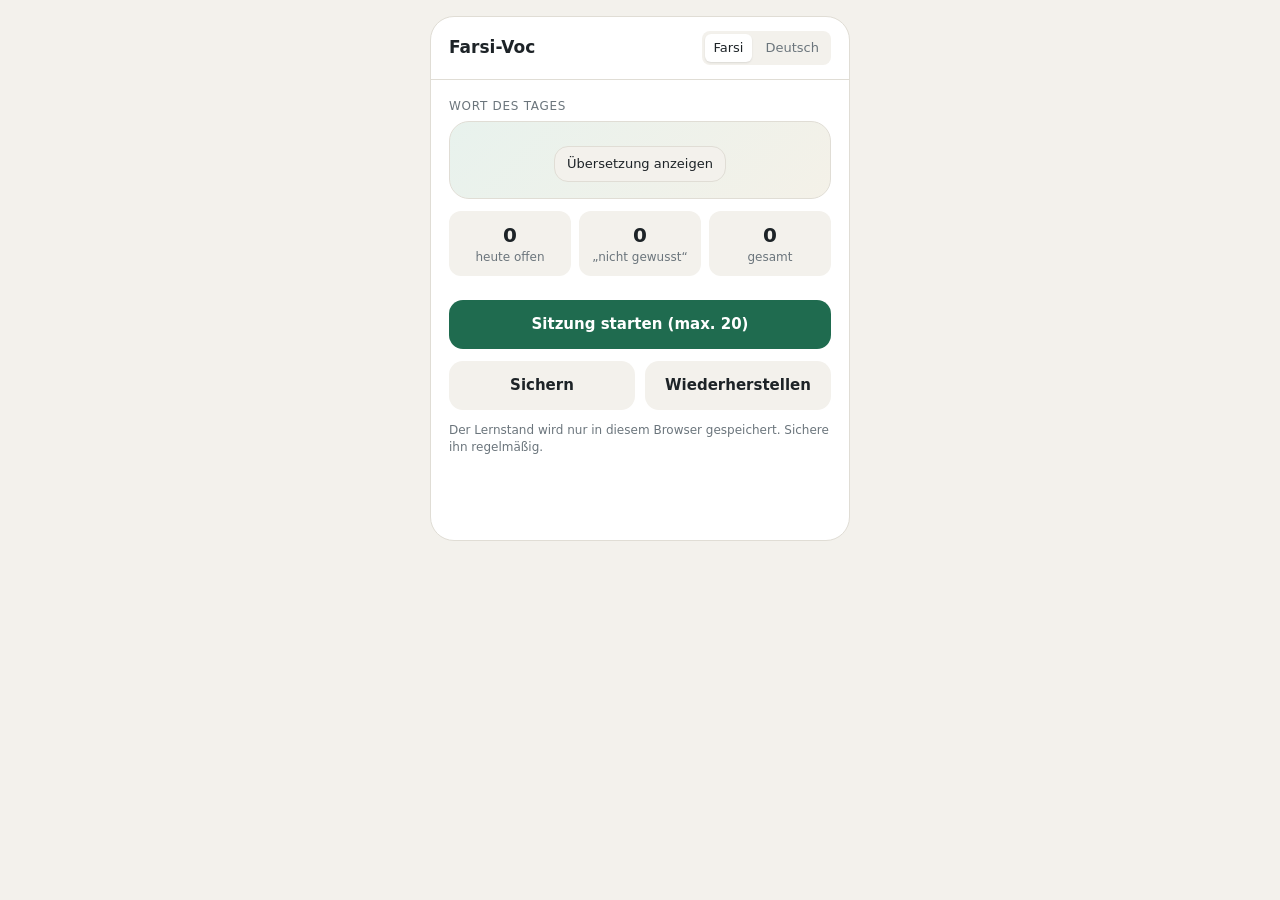
==== index.html @ d071bbbb "Add files via upload Version 1" ====
<!DOCTYPE html>
<html lang="de">
<head>
<meta charset="utf-8">
<meta name="viewport" content="width=device-width,initial-scale=1,viewport-fit=cover">
<meta name="apple-mobile-web-app-capable" content="yes">
<meta name="apple-mobile-web-app-title" content="Farsi-Voc">
<meta name="theme-color" content="#1f6b4f">
<link rel="manifest" href="manifest.json">
<link rel="stylesheet" href="style.css">
<link rel="stylesheet" href="https://fonts.googleapis.com/css2?family=Vazirmatn:wght@400;600&display=swap">
<title>Farsi-Voc</title>
</head>
<body>
<div class="phone" id="app">

  <header class="top">
    <h1>Farsi-Voc</h1>
    <div class="seg" id="lang">
      <button data-l="fa" class="on">Farsi</button>
      <button data-l="de">Deutsch</button>
    </div>
  </header>

  <!-- Start -->
  <section class="screen on" id="s-home">
    <div class="label">Wort des Tages</div>
    <div class="widget">
      <div class="fa" id="wod-fa" lang="fa"></div>
      <div id="wod-reveal" class="hidden">
        <div class="fin" id="wod-fin"></div>
        <div class="de" id="wod-de"></div>
      </div>
      <button class="btn small" id="wod-btn">Übersetzung anzeigen</button>
    </div>

    <div class="stat">
      <div><b id="cnt-due">0</b>heute offen</div>
      <div><b id="cnt-pile">0</b>„nicht gewusst“</div>
      <div><b id="cnt-total">0</b>gesamt</div>
    </div>

    <button class="btn main" id="start">Sitzung starten (max. 20)</button>

    <div class="row2 small-gap">
      <button class="btn ghost" id="export">Sichern</button>
      <button class="btn ghost" id="import">Wiederherstellen</button>
    </div>
    <input type="file" id="import-file" accept="application/json" class="hidden">
    <p class="note">Der Lernstand wird nur in diesem Browser gespeichert. Sichere ihn regelmäßig.</p>
  </section>

  <!-- Karte -->
  <section class="screen" id="s-card">
    <div class="prog"><div id="bar"></div></div>
    <div class="label" id="pos"></div>
    <div class="big" id="card">
      <div id="front" class="front"></div>
      <button class="btn small hidden" id="fin-btn">Umschrift anzeigen</button>
      <div id="fin" class="fin hidden"></div>
      <div id="back" class="back hidden"></div>
      <div id="back-fin" class="fin hidden"></div>
      <div id="hint" class="hint">Antippen für die Lösung</div>
    </div>
    <div id="actions" class="row2 hidden">
      <button class="btn no" id="no">✗ Nicht gewusst</button>
      <button class="btn ok" id="yes">✓ Gewusst</button>
    </div>
  </section>

  <!-- Ende -->
  <section class="screen" id="s-end">
    <div class="label">Sitzung beendet</div>
    <div class="stat">
      <div><b id="res-ok">0</b>gewusst</div>
      <div><b id="res-no">0</b>nicht gewusst</div>
    </div>
    <p class="note">„Gewusst“-Wörter kommen erst nach einigen Sitzungen wieder. „Nicht gewusst“-Wörter bleiben im Haufen, bis du sie weißt.</p>
    <button class="btn main" id="done">Fertig</button>
    <button class="btn ghost hidden" id="retry">Nicht gewussten Haufen üben</button>
  </section>

</div>
<script src="app.js"></script>
</body>
</html>
---- style.css ----
:root{--bg:#f3f1ec;--card:#fff;--fg:#1d2327;--mut:#6b757c;--line:#e0ddd5;--ok:#2e7d5b;--no:#b3541e;--acc:#1f6b4f}
*{box-sizing:border-box}
html,body{margin:0;background:var(--bg);color:var(--fg);font:15px/1.4 system-ui,-apple-system,sans-serif}
body{padding:env(safe-area-inset-top,0) 12px env(safe-area-inset-bottom,0)}
.phone{max-width:420px;margin:16px auto;background:var(--card);border:1px solid var(--line);border-radius:24px;overflow:hidden}
.hidden{display:none!important}
.top{padding:14px 18px;border-bottom:1px solid var(--line);display:flex;justify-content:space-between;align-items:center}
.top h1{font-size:17px;margin:0}
.seg{display:flex;gap:4px;background:var(--bg);padding:3px;border-radius:8px}
.seg button{border:0;background:transparent;padding:5px 9px;border-radius:6px;font:inherit;font-size:13px;color:var(--mut);cursor:pointer}
.seg button.on{background:var(--card);color:var(--fg);box-shadow:0 1px 2px rgba(0,0,0,.1)}
.screen{display:none;padding:18px;min-height:460px;flex-direction:column}
.screen.on{display:flex}
.label{font-size:12px;color:var(--mut);text-transform:uppercase;letter-spacing:.06em;margin-bottom:6px}
.big{flex:1;display:flex;flex-direction:column;align-items:center;justify-content:center;text-align:center;border:1px dashed var(--line);border-radius:18px;margin:12px 0;padding:20px;min-height:260px;gap:10px;cursor:pointer}
.fa,.front{font-family:Vazirmatn,sans-serif;font-size:42px;direction:rtl;line-height:1.5}
.de,.back{font-size:24px;font-weight:600}
.fin{font-style:italic;color:var(--mut);font-size:15px}
.hint{color:var(--mut);font-size:13px}
.widget{background:linear-gradient(135deg,#e8f2ed,#f4f1e8);border-radius:20px;padding:16px;border:1px solid var(--line);display:flex;flex-direction:column;gap:8px}
.widget .fa{font-size:32px;text-align:right}
.btn{border:0;border-radius:14px;padding:14px;font:inherit;font-weight:600;cursor:pointer;color:#fff;width:100%}
.btn.no{background:var(--no)}
.btn.ok{background:var(--ok)}
.btn.main{background:var(--acc);margin-top:12px}
.btn.ghost{background:var(--bg);color:var(--fg);margin-top:8px}
.btn.small{background:var(--bg);color:var(--fg);padding:8px 12px;font-size:13px;width:auto;font-weight:400;border:1px solid var(--line);align-self:center}
.row2{display:grid;grid-template-columns:1fr 1fr;gap:10px}
.small-gap{margin-top:4px}
.prog{height:6px;background:var(--bg);border-radius:4px;overflow:hidden}
.prog div{height:100%;background:var(--acc);width:0;transition:width .2s}
.stat{display:grid;grid-template-columns:repeat(3,1fr);gap:8px;margin:12px 0}
.stat div{background:var(--bg);border-radius:12px;padding:10px;text-align:center;font-size:12px;color:var(--mut)}
.stat b{display:block;font-size:20px;color:var(--fg)}
.note{font-size:12px;color:var(--mut);margin-top:12px}
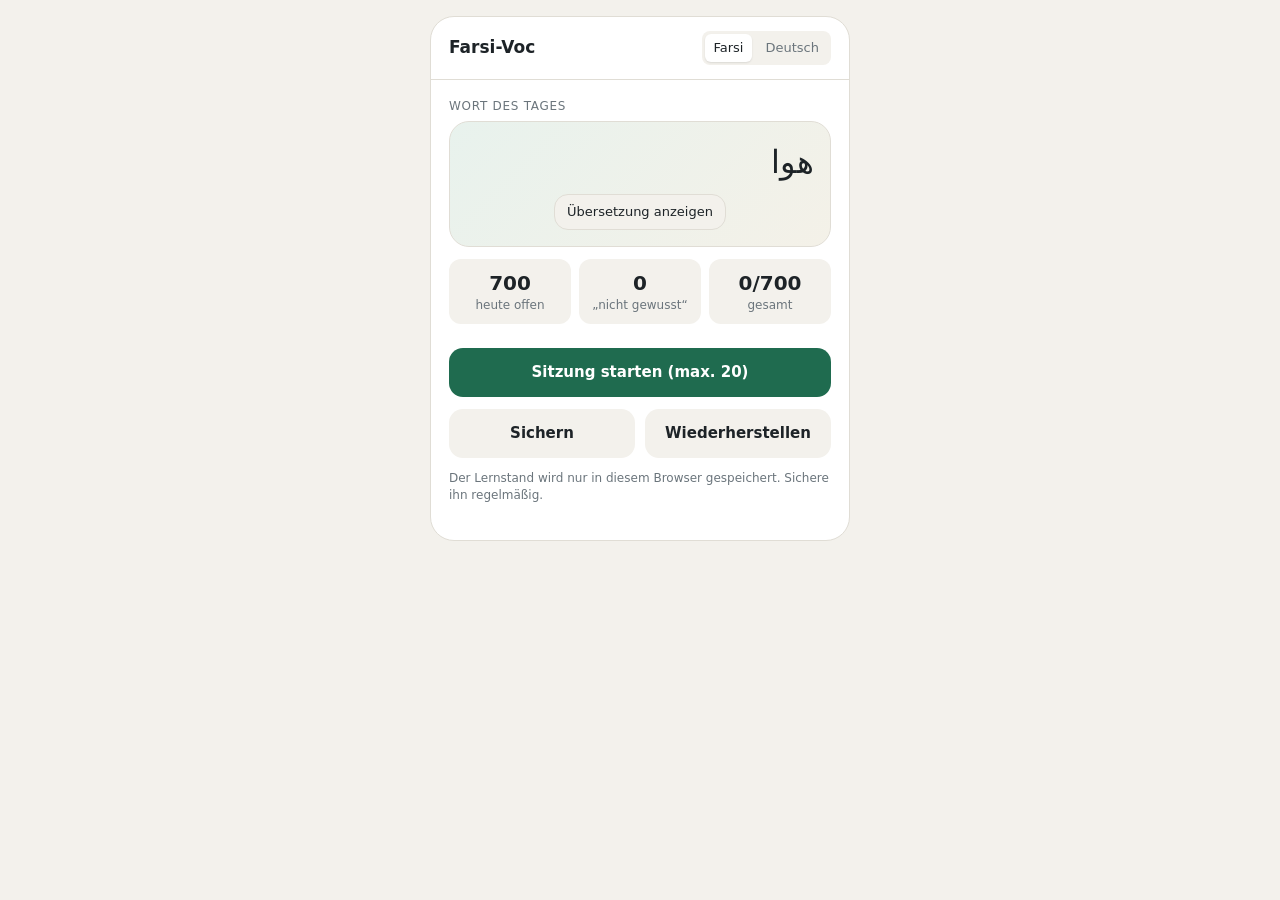
==== commit a40dda10: "Rename index_1.html to index.html" ====
--- a/index.html
+++ b/index.html
@@ -7,6 +7,7 @@
 <meta name="apple-mobile-web-app-title" content="Farsi-Voc">
 <meta name="theme-color" content="#1f6b4f">
 <link rel="manifest" href="manifest.json">
+<link rel="apple-touch-icon" href="apple-touch-icon.png">
 <link rel="stylesheet" href="style.css">
 <link rel="stylesheet" href="https://fonts.googleapis.com/css2?family=Vazirmatn:wght@400;600&display=swap">
 <title>Farsi-Voc</title>
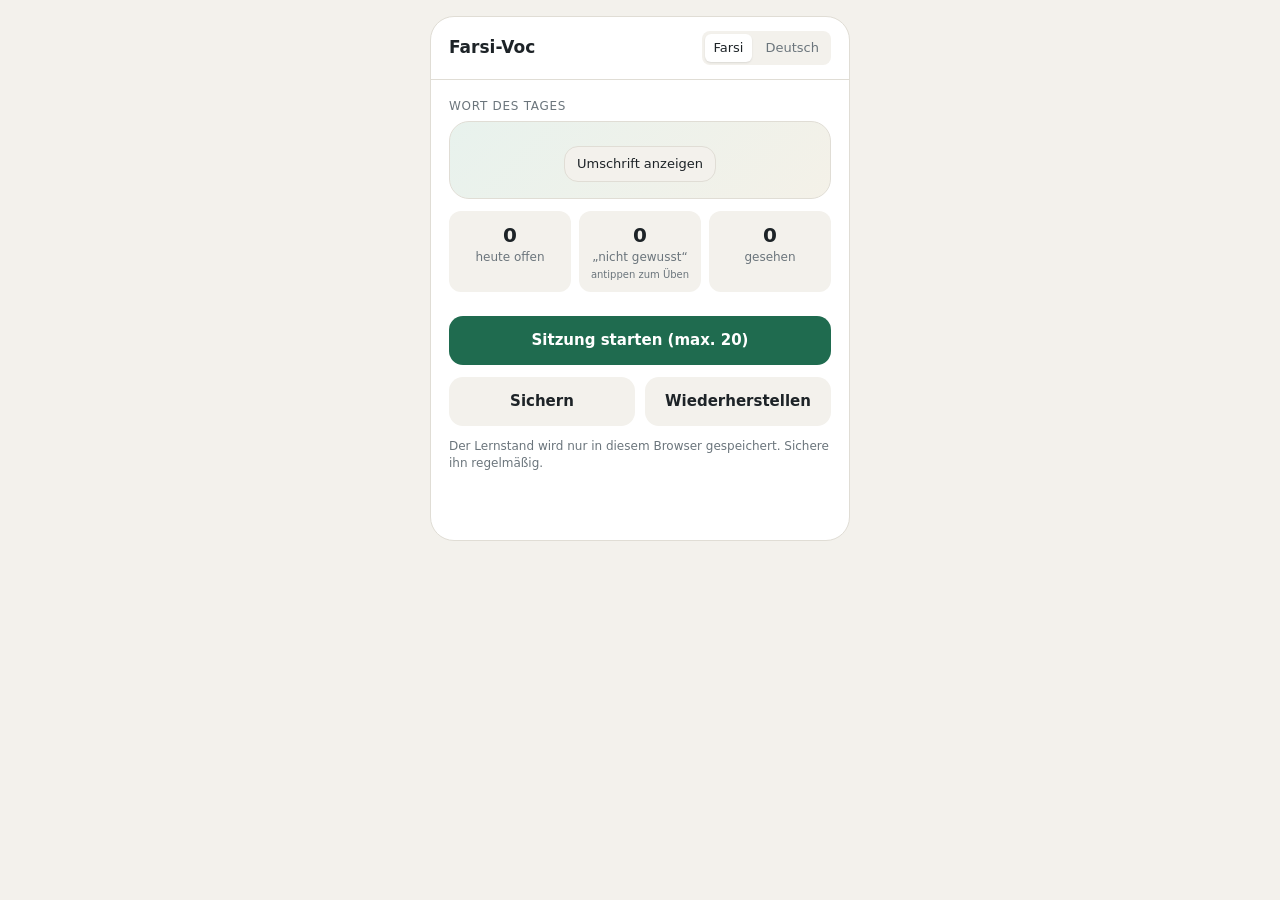
==== commit 02f3b391: "Add files via upload" ====
--- a/index.html
+++ b/index.html
@@ -23,22 +23,32 @@
     </div>
   </header>
 
+  <!-- Hinweis: alter Lernstand (nur einmal nach dem Update) -->
+  <section class="screen" id="s-notice">
+    <div class="label">Neue Vokabelliste</div>
+    <p><b>Die Vokabelliste wurde erneuert.</b> Dabei haben sich die Nummern der Wörter geändert. Dein alter Lernstand passt deshalb nicht mehr und wird nicht übernommen.</p>
+    <p>Wenn du den alten Stand aufheben möchtest, sichere ihn jetzt als Datei.</p>
+    <button class="btn ghost" id="notice-backup">Alten Stand sichern</button>
+    <button class="btn main" id="notice-go">Mit neuer Liste beginnen</button>
+  </section>
+
   <!-- Start -->
   <section class="screen on" id="s-home">
     <div class="label">Wort des Tages</div>
-    <div class="widget">
+    <div class="widget" id="wod-box">
       <div class="fa" id="wod-fa" lang="fa"></div>
       <div id="wod-reveal" class="hidden">
         <div class="fin" id="wod-fin"></div>
         <div class="de" id="wod-de"></div>
+        <div class="ex" id="wod-ex"></div>
       </div>
-      <button class="btn small" id="wod-btn">Übersetzung anzeigen</button>
+      <button class="btn small" id="wod-btn">Umschrift anzeigen</button>
     </div>
 
     <div class="stat">
       <div><b id="cnt-due">0</b>heute offen</div>
-      <div><b id="cnt-pile">0</b>„nicht gewusst“</div>
-      <div><b id="cnt-total">0</b>gesamt</div>
+      <button class="statbtn" id="pile-box" type="button"><b id="cnt-pile">0</b>„nicht gewusst“<span class="tap">antippen zum Üben</span></button>
+      <div><b id="cnt-total">0</b>gesehen</div>
     </div>
 
     <button class="btn main" id="start">Sitzung starten (max. 20)</button>
@@ -47,38 +57,43 @@
       <button class="btn ghost" id="export">Sichern</button>
       <button class="btn ghost" id="import">Wiederherstellen</button>
     </div>
-    <input type="file" id="import-file" accept="application/json" class="hidden">
-    <p class="note">Der Lernstand wird nur in diesem Browser gespeichert. Sichere ihn regelmäßig.</p>
+    <input type="file" id="import-file" accept="application/json,.json" class="hidden">
+    <p class="note" id="backup-note">Der Lernstand wird nur in diesem Browser gespeichert. Sichere ihn regelmäßig.</p>
   </section>
 
   <!-- Karte -->
   <section class="screen" id="s-card">
     <div class="prog"><div id="bar"></div></div>
     <div class="label" id="pos"></div>
+    <div class="live" id="live"></div>
     <div class="big" id="card">
       <div id="front" class="front"></div>
       <button class="btn small hidden" id="fin-btn">Umschrift anzeigen</button>
       <div id="fin" class="fin hidden"></div>
       <div id="back" class="back hidden"></div>
       <div id="back-fin" class="fin hidden"></div>
+      <div id="examples" class="examples hidden"></div>
       <div id="hint" class="hint">Antippen für die Lösung</div>
     </div>
     <div id="actions" class="row2 hidden">
       <button class="btn no" id="no">✗ Nicht gewusst</button>
       <button class="btn ok" id="yes">✓ Gewusst</button>
     </div>
+    <button class="btn ghost" id="abort">Sitzung abbrechen</button>
   </section>
 
   <!-- Ende -->
   <section class="screen" id="s-end">
     <div class="label">Sitzung beendet</div>
-    <div class="stat">
+    <div class="stat two">
       <div><b id="res-ok">0</b>gewusst</div>
-      <div><b id="res-no">0</b>nicht gewusst</div>
+      <div><b id="res-no">0</b>im Haufen „nicht gewusst“</div>
     </div>
     <p class="note">„Gewusst“-Wörter kommen erst nach einigen Sitzungen wieder. „Nicht gewusst“-Wörter bleiben im Haufen, bis du sie weißt.</p>
-    <button class="btn main" id="done">Fertig</button>
-    <button class="btn ghost hidden" id="retry">Nicht gewussten Haufen üben</button>
+    <div class="label choose">Wie weiter?</div>
+    <button class="btn main" id="more-all">Weiter mit allem</button>
+    <button class="btn ghost hidden" id="retry">Nur nicht gewusste Wörter</button>
+    <button class="btn ghost" id="done">Fertig</button>
   </section>
 
 </div>
--- a/style.css
+++ b/style.css
@@ -33,3 +33,22 @@
 .stat div{background:var(--bg);border-radius:12px;padding:10px;text-align:center;font-size:12px;color:var(--mut)}
 .stat b{display:block;font-size:20px;color:var(--fg)}
 .note{font-size:12px;color:var(--mut);margin-top:12px}
+.statbtn{background:var(--bg);border:0;border-radius:12px;padding:10px;text-align:center;font:inherit;font-size:12px;color:var(--mut);cursor:pointer}
+.statbtn b{display:block;font-size:20px;color:var(--fg)}
+.statbtn .tap{display:block;font-size:10px;margin-top:2px}
+.statbtn:disabled{opacity:.55;cursor:default}
+.statbtn:disabled .tap{display:none}
+.stat.two{grid-template-columns:repeat(2,1fr)}
+.live{font-size:13px;color:var(--mut);margin-top:2px;white-space:pre}
+.label.choose{margin-top:14px}
+.btn.ghost.done{background:#e1f0e8;color:var(--ok)}
+.ex{margin-top:4px}
+.sent{text-align:left;margin-top:6px;padding-top:6px;border-top:1px solid var(--line)}
+.sent:first-child{border-top:0}
+.sfa{font-family:Vazirmatn,sans-serif;font-size:19px;direction:rtl;text-align:right;line-height:1.6}
+.sfin{font-style:italic;color:var(--mut);font-size:13px}
+.sde{font-size:14px}
+.examples{width:100%;margin-top:6px}
+.widget.flash{animation:flash 1.6s ease-out}
+@keyframes flash{0%{box-shadow:0 0 0 4px #1f6b4f66}100%{box-shadow:0 0 0 0 transparent}}
+#s-notice p{margin:8px 0}
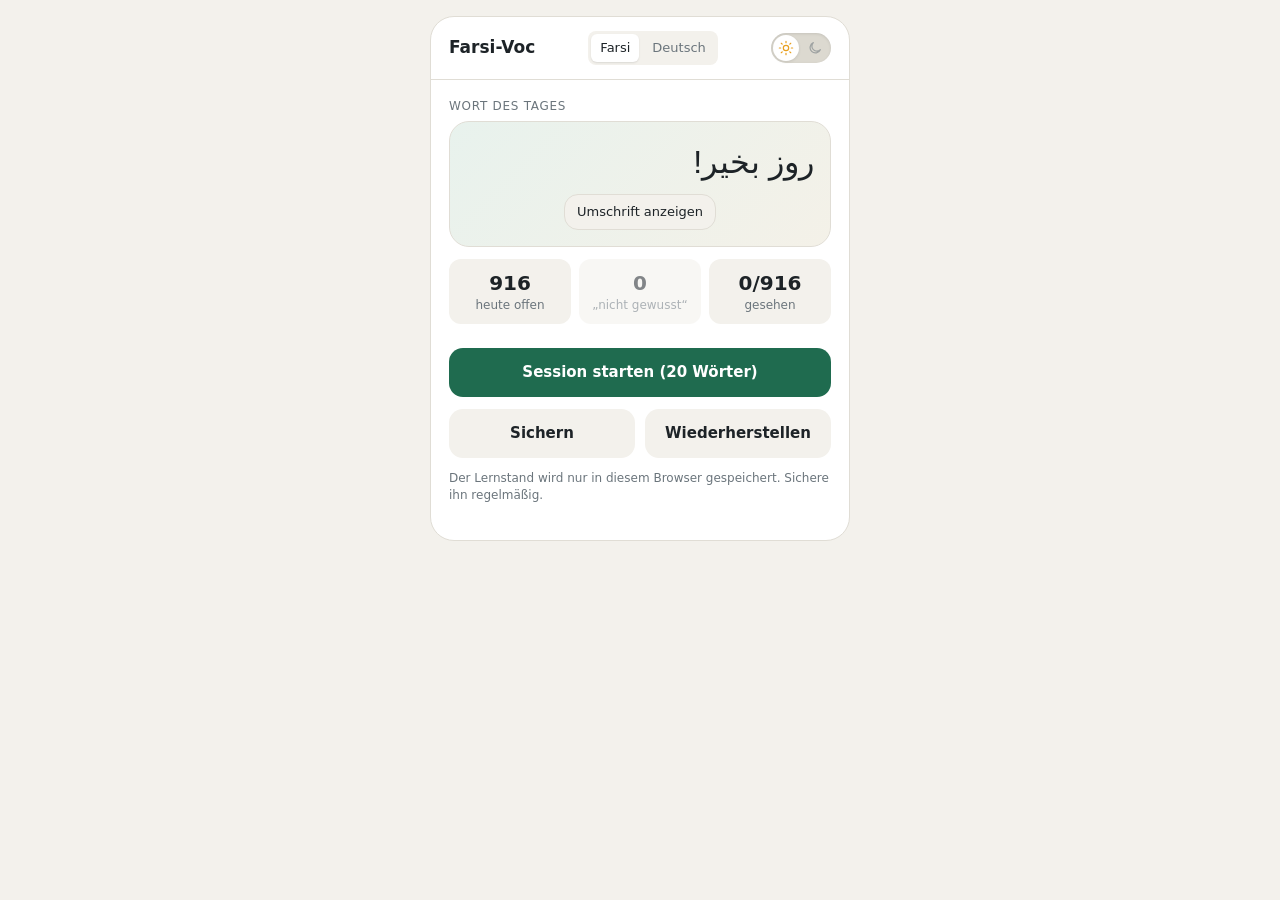
==== commit 39396086: "Add files via upload" ====
--- a/index.html
+++ b/index.html
@@ -11,6 +11,11 @@
 <link rel="stylesheet" href="style.css">
 <link rel="stylesheet" href="https://fonts.googleapis.com/css2?family=Vazirmatn:wght@400;600&display=swap">
 <title>Farsi-Voc</title>
+<script>
+(function(){var t=null;try{t=localStorage.getItem('farsi-voc-theme')}catch(e){}
+if(t!=='dark'&&t!=='light'){t=(window.matchMedia&&matchMedia('(prefers-color-scheme: dark)').matches)?'dark':'light'}
+document.documentElement.dataset.theme=t;})();
+</script>
 </head>
 <body>
 <div class="phone" id="app">
@@ -21,6 +26,14 @@
       <button data-l="fa" class="on">Farsi</button>
       <button data-l="de">Deutsch</button>
     </div>
+    <button class="theme" id="theme" type="button" role="switch" aria-checked="false" aria-label="Dark Mode">
+      <svg class="ic sun-bg" viewBox="0 0 24 24" aria-hidden="true"><circle cx="12" cy="12" r="4"/><path d="M12 2v2M12 20v2M2 12h2M20 12h2M4.9 4.9l1.4 1.4M17.7 17.7l1.4 1.4M4.9 19.1l1.4-1.4M17.7 6.3l1.4-1.4"/></svg>
+      <svg class="ic moon-bg" viewBox="0 0 24 24" aria-hidden="true"><path d="M20 14.5A8 8 0 1 1 9.5 4a6.5 6.5 0 0 0 10.5 10.5z"/></svg>
+      <span class="knob">
+        <svg class="ic sun" viewBox="0 0 24 24" aria-hidden="true"><circle cx="12" cy="12" r="4"/><path d="M12 2v2M12 20v2M2 12h2M20 12h2M4.9 4.9l1.4 1.4M17.7 17.7l1.4 1.4M4.9 19.1l1.4-1.4M17.7 6.3l1.4-1.4"/></svg>
+        <svg class="ic moon" viewBox="0 0 24 24" aria-hidden="true"><path d="M20 14.5A8 8 0 1 1 9.5 4a6.5 6.5 0 0 0 10.5 10.5z"/><path d="M18 3v3M16.5 4.5h3"/></svg>
+      </span>
+    </button>
   </header>
 
   <!-- Hinweis: alter Lernstand (nur einmal nach dem Update) -->
@@ -51,7 +64,12 @@
       <div><b id="cnt-total">0</b>gesehen</div>
     </div>
 
-    <button class="btn main" id="start">Sitzung starten (max. 20)</button>
+    <div class="filter" id="filter-wrap">
+      <label for="filter" class="label">Filter für die nächste Session</label>
+      <select id="filter"><option value="">Alle Wörter</option></select>
+    </div>
+
+    <button class="btn main" id="start">Session starten (20 Wörter)</button>
 
     <div class="row2 small-gap">
       <button class="btn ghost" id="export">Sichern</button>
@@ -63,6 +81,7 @@
 
   <!-- Karte -->
   <section class="screen" id="s-card">
+    <div id="strip" class="strip"></div>
     <div class="prog"><div id="bar"></div></div>
     <div class="label" id="pos"></div>
     <div class="live" id="live"></div>
@@ -73,26 +92,29 @@
       <div id="back" class="back hidden"></div>
       <div id="back-fin" class="fin hidden"></div>
       <div id="examples" class="examples hidden"></div>
+      <div id="synonyms" class="synonyms hidden"></div>
       <div id="hint" class="hint">Antippen für die Lösung</div>
     </div>
     <div id="actions" class="row2 hidden">
       <button class="btn no" id="no">✗ Nicht gewusst</button>
       <button class="btn ok" id="yes">✓ Gewusst</button>
     </div>
-    <button class="btn ghost" id="abort">Sitzung abbrechen</button>
+    <div class="row2 nav">
+      <button class="btn ghost" id="prev">← Zurück</button>
+      <button class="btn ghost" id="next">Vor →</button>
+    </div>
+    <button class="btn ghost" id="abort">Session abbrechen</button>
   </section>
 
   <!-- Ende -->
   <section class="screen" id="s-end">
-    <div class="label">Sitzung beendet</div>
+    <div class="label">Session beendet</div>
     <div class="stat two">
       <div><b id="res-ok">0</b>gewusst</div>
-      <div><b id="res-no">0</b>im Haufen „nicht gewusst“</div>
+      <div><b id="res-no">0</b>nicht gewusst</div>
     </div>
-    <p class="note">„Gewusst“-Wörter kommen erst nach einigen Sitzungen wieder. „Nicht gewusst“-Wörter bleiben im Haufen, bis du sie weißt.</p>
-    <div class="label choose">Wie weiter?</div>
-    <button class="btn main" id="more-all">Weiter mit allem</button>
-    <button class="btn ghost hidden" id="retry">Nur nicht gewusste Wörter</button>
+    <p class="note">Im Haufen „nicht gewusst“ liegen jetzt insgesamt <b id="res-pile">0</b> Wörter. Du kannst sie jederzeit auf der Startseite über den Kasten „nicht gewusst“ üben. „Gewusst“-Wörter kommen erst nach einigen Sessions wieder.</p>
+    <button class="btn main" id="more-all">Nächste Session</button>
     <button class="btn ghost" id="done">Fertig</button>
   </section>
 
--- a/style.css
+++ b/style.css
@@ -1,23 +1,25 @@
-:root{--bg:#f3f1ec;--card:#fff;--fg:#1d2327;--mut:#6b757c;--line:#e0ddd5;--ok:#2e7d5b;--no:#b3541e;--acc:#1f6b4f}
+:root{--bg:#f3f1ec;--card:#fff;--fg:#1d2327;--mut:#6b757c;--line:#e0ddd5;--ok:#2e7d5b;--no:#b3541e;--acc:#1f6b4f;--w1:#e8f2ed;--w2:#f4f1e8;--okbg:#e1f0e8;--nobg:#f6e6dc;--shadow:rgba(0,0,0,.1);--track:#dcd9d0;--sun:#e8a020}
+:root[data-theme=dark]{--bg:#111517;--card:#1b2124;--fg:#e4e8e6;--mut:#92a0a5;--line:#2e393d;--ok:#2a8a65;--no:#b5612b;--acc:#2a8a65;--w1:#1f3a31;--w2:#242b27;--okbg:#1d3a2e;--nobg:#3d2a1e;--shadow:rgba(0,0,0,.5);--track:#0d1011;--sun:#c58a24}
+:root[data-theme=dark] .ok-t{color:#5fcf9f}
 *{box-sizing:border-box}
 html,body{margin:0;background:var(--bg);color:var(--fg);font:15px/1.4 system-ui,-apple-system,sans-serif}
 body{padding:env(safe-area-inset-top,0) 12px env(safe-area-inset-bottom,0)}
 .phone{max-width:420px;margin:16px auto;background:var(--card);border:1px solid var(--line);border-radius:24px;overflow:hidden}
 .hidden{display:none!important}
-.top{padding:14px 18px;border-bottom:1px solid var(--line);display:flex;justify-content:space-between;align-items:center}
+.top{padding:14px 18px;border-bottom:1px solid var(--line);display:flex;justify-content:space-between;align-items:center;gap:8px}
 .top h1{font-size:17px;margin:0}
 .seg{display:flex;gap:4px;background:var(--bg);padding:3px;border-radius:8px}
 .seg button{border:0;background:transparent;padding:5px 9px;border-radius:6px;font:inherit;font-size:13px;color:var(--mut);cursor:pointer}
-.seg button.on{background:var(--card);color:var(--fg);box-shadow:0 1px 2px rgba(0,0,0,.1)}
+.seg button.on{background:var(--card);color:var(--fg);box-shadow:0 1px 2px var(--shadow)}
 .screen{display:none;padding:18px;min-height:460px;flex-direction:column}
 .screen.on{display:flex}
 .label{font-size:12px;color:var(--mut);text-transform:uppercase;letter-spacing:.06em;margin-bottom:6px}
-.big{flex:1;display:flex;flex-direction:column;align-items:center;justify-content:center;text-align:center;border:1px dashed var(--line);border-radius:18px;margin:12px 0;padding:20px;min-height:260px;gap:10px;cursor:pointer}
+.big{flex:1;display:flex;flex-direction:column;align-items:center;justify-content:center;text-align:center;border:3px solid var(--acc);border-radius:18px;margin:12px 0;padding:20px;min-height:260px;gap:10px;cursor:pointer}
 .fa,.front{font-family:Vazirmatn,sans-serif;font-size:42px;direction:rtl;line-height:1.5}
 .de,.back{font-size:24px;font-weight:600}
 .fin{font-style:italic;color:var(--mut);font-size:15px}
 .hint{color:var(--mut);font-size:13px}
-.widget{background:linear-gradient(135deg,#e8f2ed,#f4f1e8);border-radius:20px;padding:16px;border:1px solid var(--line);display:flex;flex-direction:column;gap:8px}
+.widget{background:linear-gradient(135deg,var(--w1),var(--w2));border-radius:20px;padding:16px;border:1px solid var(--line);display:flex;flex-direction:column;gap:8px}
 .widget .fa{font-size:32px;text-align:right}
 .btn{border:0;border-radius:14px;padding:14px;font:inherit;font-weight:600;cursor:pointer;color:#fff;width:100%}
 .btn.no{background:var(--no)}
@@ -41,7 +43,7 @@
 .stat.two{grid-template-columns:repeat(2,1fr)}
 .live{font-size:13px;color:var(--mut);margin-top:2px;white-space:pre}
 .label.choose{margin-top:14px}
-.btn.ghost.done{background:#e1f0e8;color:var(--ok)}
+.btn.ghost.done{background:var(--okbg);color:var(--ok)}
 .ex{margin-top:4px}
 .sent{text-align:left;margin-top:6px;padding-top:6px;border-top:1px solid var(--line)}
 .sent:first-child{border-top:0}
@@ -52,3 +54,47 @@
 .widget.flash{animation:flash 1.6s ease-out}
 @keyframes flash{0%{box-shadow:0 0 0 4px #1f6b4f66}100%{box-shadow:0 0 0 0 transparent}}
 #s-notice p{margin:8px 0}
+
+.strip{display:flex;flex-wrap:nowrap;gap:3px;margin-bottom:8px}
+.chip{flex:1 1 0;min-width:0;height:12px;border:1.5px solid var(--line);border-radius:4px}
+.strip.many .chip{border-width:1px;border-radius:2px}
+.strip.many .chip.cur{border-width:2px}
+.chip.done{border-style:dashed;border-color:var(--mut)}
+.chip.done.ok{border-color:var(--ok);background:var(--okbg)}
+.chip.done.no{border-color:var(--no);background:var(--nobg)}
+.chip.cur{border:3px solid var(--acc);border-style:solid}
+.btn.sel{outline:3px solid var(--fg);outline-offset:2px}
+.nav{margin-top:2px}
+.nav .btn{margin-top:8px}
+/* Hell/Dunkel-Schalter */
+.theme{position:relative;width:60px;height:30px;border-radius:15px;border:0;padding:0;background:var(--track);box-shadow:inset 0 1px 3px var(--shadow);cursor:pointer;-webkit-tap-highlight-color:transparent}
+.theme .ic{width:16px;height:16px;fill:none;stroke:currentColor;stroke-width:1.8;stroke-linecap:round;stroke-linejoin:round}
+.theme .sun-bg,.theme .moon-bg{position:absolute;top:7px;color:var(--mut);opacity:.55}
+.theme .sun-bg{left:8px}
+.theme .moon-bg{right:8px}
+.theme .knob{position:absolute;top:2px;left:2px;width:26px;height:26px;border-radius:50%;background:var(--card);box-shadow:0 1px 3px var(--shadow);display:flex;align-items:center;justify-content:center;transition:transform .2s}
+.theme .knob .ic{position:absolute;width:16px;height:16px}
+.theme .knob .sun{color:var(--sun)}
+.theme .knob .moon{color:#8fd1b5;display:none}
+:root[data-theme=dark] .theme .knob{transform:translateX(30px)}
+:root[data-theme=dark] .theme .knob .sun{display:none}
+:root[data-theme=dark] .theme .knob .moon{display:block}
+:root[data-theme=dark] .theme .sun-bg{opacity:.35}
+:root[data-theme=dark] .theme .moon-bg{display:none}
+.theme .moon-bg{display:none}
+:root[data-theme=light] .theme .moon-bg{display:block}
+:root[data-theme=dark] .theme .sun-bg{display:block}
+:root[data-theme=light] .theme .sun-bg{display:none}
+
+.filter{margin-top:12px}
+.filter select{width:100%;padding:12px;border-radius:12px;border:1px solid var(--line);background:var(--bg);color:var(--fg);font:inherit}
+.strip{overflow:hidden}
+.synonyms{width:100%;margin-top:10px;text-align:left;border-top:1px solid var(--line);padding-top:8px}
+.syn-title{font-size:12px;text-transform:uppercase;letter-spacing:.06em;color:var(--mut);margin-bottom:4px}
+.syn{margin-top:10px}
+.syn-head{display:flex;flex-wrap:wrap;gap:4px 10px;align-items:baseline}
+.syn-fa{font-family:Vazirmatn,sans-serif;font-size:20px;direction:rtl}
+.syn-fin{font-style:italic;color:var(--mut);font-size:13px}
+.syn-de{font-size:14px;font-weight:600}
+.syn-hint{font-size:12px;color:var(--mut);margin:2px 0 0}
+.syn .sent{border-top:0;margin-top:2px;padding-top:0}
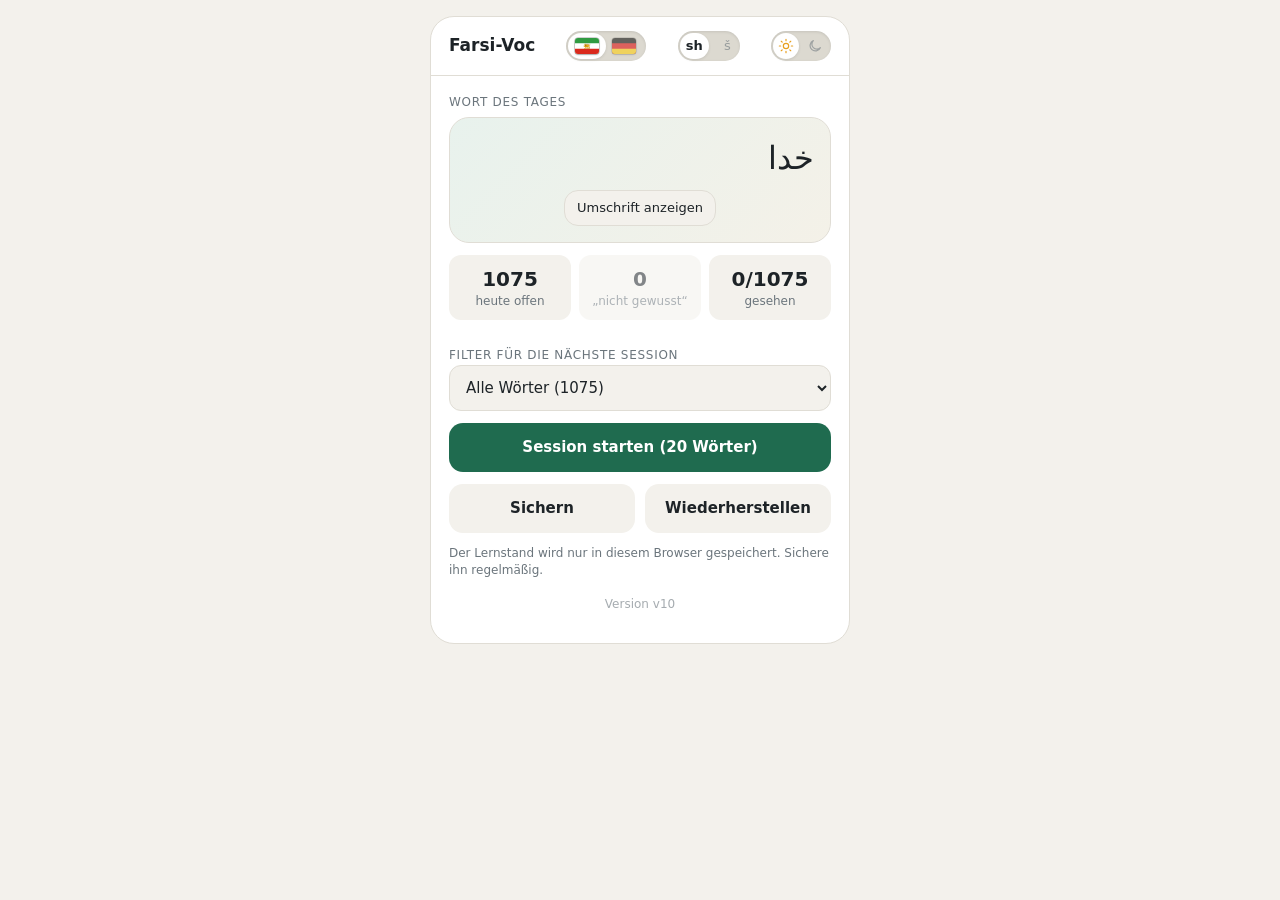
==== commit 6a04af1d: "Add files via upload" ====
--- a/index.html
+++ b/index.html
@@ -22,10 +22,14 @@
 
   <header class="top">
     <h1>Farsi-Voc</h1>
-    <div class="seg" id="lang">
-      <button data-l="fa" class="on">Farsi</button>
-      <button data-l="de">Deutsch</button>
-    </div>
+    <button class="tog tog-lang" id="lang" type="button" role="switch" aria-checked="false" aria-label="Sprache der Vorderseite: Farsi oder Deutsch" data-state="0">
+      <span class="tbg l"><img class="flag" src="flag-iran.svg" alt="" draggable="false"></span><span class="tbg r"><img class="flag" src="flag-de.svg" alt="" draggable="false"></span>
+      <span class="tknob"><span class="k0"><img class="flag" src="flag-iran.svg" alt="Farsi" draggable="false"></span><span class="k1"><img class="flag" src="flag-de.svg" alt="Deutsch" draggable="false"></span></span>
+    </button>
+    <button class="tog tog-tr" id="tr" type="button" role="switch" aria-checked="false" aria-label="Umschrift: Finglish oder Bā-ham-Buch" data-state="0">
+      <span class="tbg l">sh</span><span class="tbg r">š</span>
+      <span class="tknob"><span class="k0">sh</span><span class="k1">š</span></span>
+    </button>
     <button class="theme" id="theme" type="button" role="switch" aria-checked="false" aria-label="Dark Mode">
       <svg class="ic sun-bg" viewBox="0 0 24 24" aria-hidden="true"><circle cx="12" cy="12" r="4"/><path d="M12 2v2M12 20v2M2 12h2M20 12h2M4.9 4.9l1.4 1.4M17.7 17.7l1.4 1.4M4.9 19.1l1.4-1.4M17.7 6.3l1.4-1.4"/></svg>
       <svg class="ic moon-bg" viewBox="0 0 24 24" aria-hidden="true"><path d="M20 14.5A8 8 0 1 1 9.5 4a6.5 6.5 0 0 0 10.5 10.5z"/></svg>
@@ -77,6 +81,7 @@
     </div>
     <input type="file" id="import-file" accept="application/json,.json" class="hidden">
     <p class="note" id="backup-note">Der Lernstand wird nur in diesem Browser gespeichert. Sichere ihn regelmäßig.</p>
+    <p class="note ver" id="ver"></p>
   </section>
 
   <!-- Karte -->
--- a/style.css
+++ b/style.css
@@ -8,9 +8,6 @@
 .hidden{display:none!important}
 .top{padding:14px 18px;border-bottom:1px solid var(--line);display:flex;justify-content:space-between;align-items:center;gap:8px}
 .top h1{font-size:17px;margin:0}
-.seg{display:flex;gap:4px;background:var(--bg);padding:3px;border-radius:8px}
-.seg button{border:0;background:transparent;padding:5px 9px;border-radius:6px;font:inherit;font-size:13px;color:var(--mut);cursor:pointer}
-.seg button.on{background:var(--card);color:var(--fg);box-shadow:0 1px 2px var(--shadow)}
 .screen{display:none;padding:18px;min-height:460px;flex-direction:column}
 .screen.on{display:flex}
 .label{font-size:12px;color:var(--mut);text-transform:uppercase;letter-spacing:.06em;margin-bottom:6px}
@@ -98,3 +95,45 @@
 .syn-de{font-size:14px;font-weight:600}
 .syn-hint{font-size:12px;color:var(--mut);margin:2px 0 0}
 .syn .sent{border-top:0;margin-top:2px;padding-top:0}
+
+.big.done{border-style:dashed;border-color:var(--mut)}
+.big.done.ok{border-color:var(--ok)}
+.big.done.no{border-color:var(--no)}
+
+/* Ovale Schalter (Sprache, Umschrift) im gleichen Stil wie der Hell/Dunkel-Schalter */
+.top{gap:6px}
+.top h1{white-space:nowrap}
+.tog{position:relative;height:30px;border-radius:15px;border:0;padding:0;background:var(--track);box-shadow:inset 0 1px 3px var(--shadow);cursor:pointer;-webkit-tap-highlight-color:transparent;font:inherit;color:var(--mut);flex:none}
+.tog-lang{width:78px}
+.tog-tr{width:62px}
+.tog .tbg{position:absolute;top:0;height:30px;line-height:30px;font-size:13px;opacity:.6;white-space:nowrap}
+.tog .tbg.l{left:9px}
+.tog .tbg.r{right:9px}
+.tog-lang .tbg{font-size:12px}
+.tog .tknob{position:absolute;top:2px;left:2px;height:26px;width:calc(50% - 2px);border-radius:13px;background:var(--card);box-shadow:0 1px 3px var(--shadow);display:flex;align-items:center;justify-content:center;transition:transform .2s;color:var(--fg);font-size:13px;font-weight:600;white-space:nowrap;overflow:hidden}
+.tog-lang .tknob{font-size:12px;font-weight:400}
+.tog .tknob .k1{display:none}
+.tog[data-state="1"] .tknob{transform:translateX(100%)}
+.tog[data-state="1"] .tknob .k0{display:none}
+.tog[data-state="1"] .tknob .k1{display:inline}
+.tog[data-state="0"] .tbg.l,.tog[data-state="1"] .tbg.r{visibility:hidden}
+@media (max-width:340px){
+  .top{padding:10px 10px}
+  .top h1{font-size:14px}
+  .tog-lang{width:68px}.tog-tr{width:54px}.theme{width:52px}
+  :root[data-theme=dark] .theme .knob{transform:translateX(22px)}
+}
+
+/* Flaggen im Sprachschalter (Löwe-und-Sonne-Flagge und Deutschlandflagge im gleichen Stil) */
+.flag{display:block;width:24px;height:16px;border-radius:3px;object-fit:cover;box-shadow:0 0 0 .5px rgba(0,0,0,.35),0 1px 2px rgba(0,0,0,.2);pointer-events:none}
+.tog-lang{width:80px}
+.tog-lang .tbg{display:flex;align-items:center;justify-content:center;width:34px;top:0;opacity:.55}
+.tog-lang .tbg.l{left:5px}
+.tog-lang .tbg.r{right:5px}
+.tog-lang .tknob{display:flex}
+.tog-lang .tknob .k0,.tog-lang .tknob .k1{display:flex;align-items:center;justify-content:center}
+.tog-lang .tknob .k1{display:none}
+.tog-lang[data-state="1"] .tknob .k1{display:flex}
+@media (max-width:340px){.tog-lang{width:68px}.flag{width:20px;height:13px}.tog-lang .tbg{width:28px}}
+
+.note.ver{text-align:center;opacity:.6;margin-top:6px}
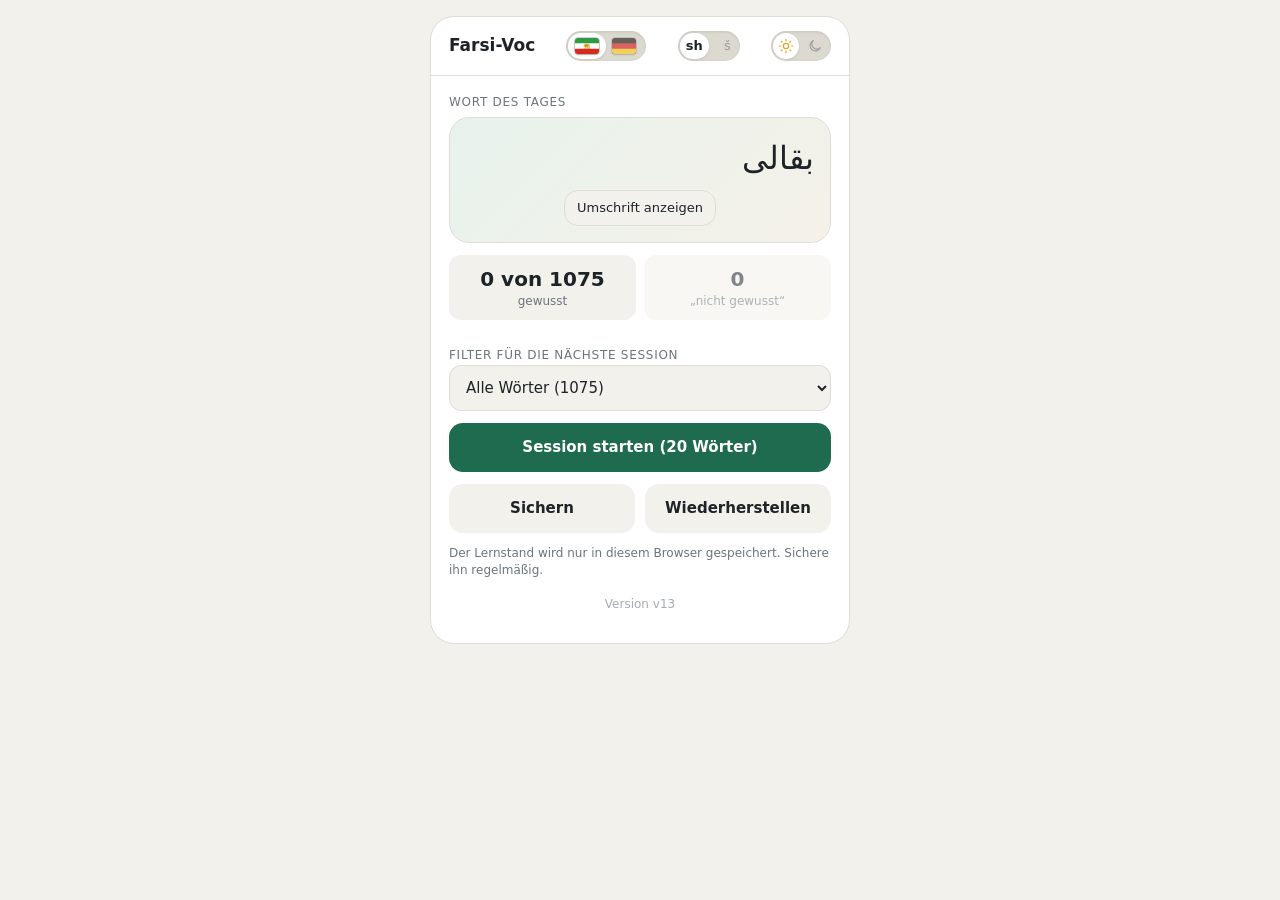
==== commit a9ed48a4: "Add files via upload" ====
--- a/index.html
+++ b/index.html
@@ -62,10 +62,9 @@
       <button class="btn small" id="wod-btn">Umschrift anzeigen</button>
     </div>
 
-    <div class="stat">
-      <div><b id="cnt-due">0</b>heute offen</div>
+    <div class="stat two">
+      <div><b id="cnt-known">0</b>gewusst</div>
       <button class="statbtn" id="pile-box" type="button"><b id="cnt-pile">0</b>„nicht gewusst“<span class="tap">antippen zum Üben</span></button>
-      <div><b id="cnt-total">0</b>gesehen</div>
     </div>
 
     <div class="filter" id="filter-wrap">
